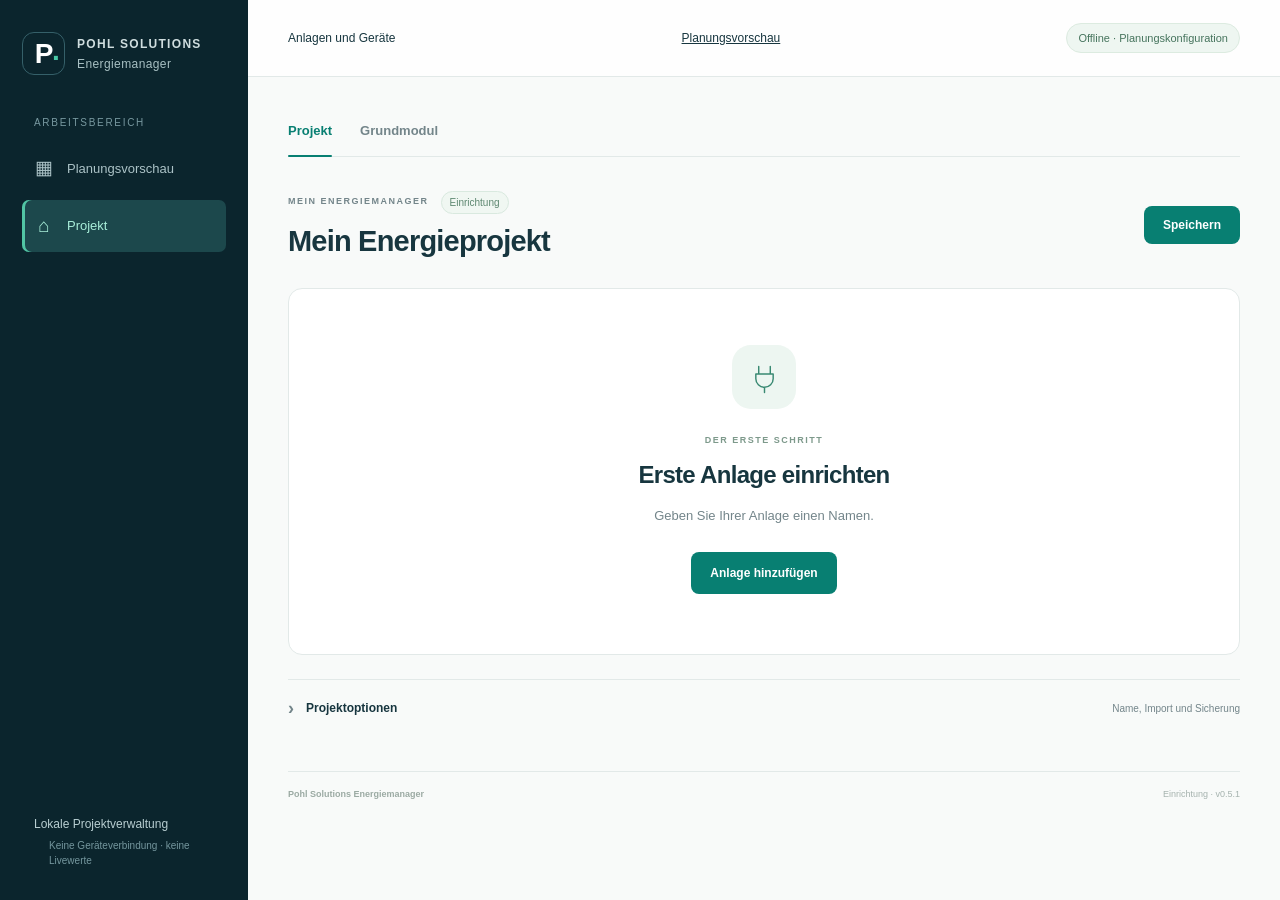
==== preview/project.html @ 5c510e70 "feat: guide project setup from plant to grid connection" ====
<!doctype html>
<html lang="de">
<head><meta charset="utf-8"><meta name="viewport" content="width=device-width,initial-scale=1"><title>Projekt · Pohl Solutions Energiemanager</title><link rel="stylesheet" href="styles.css"><link rel="stylesheet" href="project.css"><script defer src="project-examples.js"></script><script defer src="project-model.js"></script><script defer src="project-actions.js"></script><script defer src="project-ui.js"></script></head>
<body>
  <aside class="sidebar"><a class="brand" href="index.html"><span class="brandmark">P<span>·</span></span><span>POHL SOLUTIONS<small>Energiemanager</small></span></a><p class="nav-label project-nav-label">ARBEITSBEREICH</p><nav aria-label="Hauptnavigation"><a href="index.html"><span>▦</span>Planungsvorschau</a><a class="active" href="project.html" aria-current="page"><span>⌂</span>Projekt</a></nav><div class="sidebar-bottom">Lokale Projektverwaltung<small>Keine Geräteverbindung · keine Livewerte</small></div></aside>
  <div class="workspace"><header class="topbar"><span>Anlagen und Geräte</span><a class="project-back-link" href="index.html">Planungsvorschau</a><span class="safe-badge">Offline · Planungskonfiguration</span></header>
    <main>
      <div class="project-section-tabs" role="tablist" aria-label="Energiemanager-Bereich"><button id="section-tab-project" role="tab" aria-selected="true" aria-controls="project-panel" tabindex="0">Projekt</button><button id="section-tab-system" role="tab" aria-selected="false" aria-controls="system-panel" tabindex="-1">Grundmodul</button></div>
      <section id="project-panel" role="tabpanel" aria-labelledby="section-tab-project">
        <header class="project-heading-row"><div><div class="project-title-meta"><span class="project-kicker">MEIN ENERGIEMANAGER</span><span id="project-mode-note" class="project-mode-badge">Einrichtung</span></div><h1 id="project-heading">Mein Energieprojekt</h1></div><button id="project-save" class="button primary">Speichern</button></header>
        <p id="project-message" role="status" aria-live="polite"></p><div id="project-error" class="alert error" role="alert" hidden></div>
        <section id="project-candidate" class="project-candidate" aria-labelledby="candidate-heading" hidden><span class="project-kicker">VORSCHAU</span><h2 id="candidate-heading">Änderungen übernehmen?</h2><p id="candidate-summary"></p><div id="candidate-warnings"></div><div class="project-toolbar"><button id="project-apply" class="button primary">Übernehmen</button><button id="project-discard" class="button secondary">Verwerfen</button></div></section>
        <section id="project-empty" class="project-empty" aria-labelledby="empty-heading"><div class="empty-symbol" aria-hidden="true"><svg viewBox="0 0 64 64" fill="none"><path d="M22 13v13m20-13v13M17 26h30v8a15 15 0 0 1-30 0v-8Zm15 23v9" stroke="currentColor" stroke-width="2.5" stroke-linecap="round" stroke-linejoin="round"/></svg></div><p class="project-kicker">DER ERSTE SCHRITT</p><h2 id="empty-heading">Projekt einrichten</h2><p id="project-empty-copy">Legen Sie Ihren Anschluss an. Danach ergänzen Sie Geräte und Messstellen Schritt für Schritt.</p><button id="project-start-add" class="button primary">Netzanschluss hinzufügen <span aria-hidden="true">→</span></button></section>
        <section id="project-add-panel" class="panel project-add" aria-labelledby="project-add-heading" hidden><div class="project-panel-heading"><div><span class="project-kicker">PROJEKT ERWEITERN</span><h2 id="project-add-heading">Netzanschluss hinzufügen</h2></div><button id="project-add-cancel" class="project-text-button" type="button">Schließen</button></div><form id="project-add-form"><div class="project-add-grid"><label id="add-action-field">Was möchten Sie hinzufügen?<select id="add-action"><option id="add-plant-option" value="plant" hidden disabled>Anlage</option><option value="grid">Netzanschluss</option><option value="area">Bereich</option><option value="connection">Verbindung</option><option value="device">Gerät</option></select></label><label>Name<input id="add-name" maxlength="160" required placeholder="Zum Beispiel Hauptanschluss" autocomplete="off"></label><label id="add-plant-field" hidden>Anlage<select id="add-plant"></select></label><label data-add="area">Netzanschluss<select id="add-grid"></select></label><label data-add="device">Bereich<select id="add-area"></select></label><label data-add="device">Elektrischer Anschluss<select id="add-node"></select></label><label data-add="device">Geräteart<select id="add-device-kind"><option value="hybrid_inverter">Hybrid-Wechselrichter</option><option value="storage_inverter">Speicher-Wechselrichter</option><option value="pv_inverter">PV-Wechselrichter</option><option value="battery">Batterie</option><option value="meter">Messgerät</option><option value="gateway">Gateway</option><option value="heater">Heizstab</option><option value="ev_charger">Ladestation</option></select></label><label data-add="device">Verbindung (optional)<select id="add-device-connection"></select></label><label id="add-parent-field" data-add="device">Zugehöriger Wechselrichter<select id="add-parent"></select></label><label data-add="connection">Verbindungsart<select id="add-connection-kind"><option value="modbus_tcp">Modbus TCP</option><option value="modbus_tcp_rtu_gateway">Modbus TCP → RTU Gateway</option><option value="modbus_rtu_usb">RS485 / USB</option><option value="rtu_over_tcp">RTU über TCP</option><option value="solarman">Solarman</option><option value="mqtt">MQTT</option><option value="ha">Home Assistant</option></select></label><label data-add="connection">IP / Hostname (optional)<input id="add-host" maxlength="512" placeholder="Zum Beispiel 192.0.2.10"></label><label data-add="connection">Port (optional)<input id="add-port" type="number" min="1" max="65535"></label><label data-add="connection">Serielle Schnittstelle (optional)<input id="add-serial" maxlength="512" placeholder="Zum Beispiel /dev/serial/by-id/…"></label></div>
          <details id="add-details" class="project-disclosure nested-disclosure" hidden>
            <summary>Optionale Angaben</summary>
            <div class="project-add-grid">
              <label>Ort<input id="add-location" maxlength="512"></label>
              <label>Beschreibung<input id="add-description" maxlength="2048"></label>
              <label id="add-fuse-field">Absicherung (A)<input id="add-fuse" type="number" min="0" step="any" inputmode="decimal"></label>
              <label id="add-phases-field">Phasen<select id="add-phases"><option value="">Nicht angegeben</option><option value="1">Einphasig</option><option value="3">Dreiphasig</option></select></label>
            </div>
          </details>
          <button class="button primary" type="submit">Hinzufügen</button></form></section>
        <section id="project-overview" hidden><div class="project-overview-bar"><div class="project-counts" id="project-counts" aria-label="Projektumfang"></div><button id="project-open-add" class="button secondary">+ Hinzufügen</button></div><div id="project-area-filter" class="project-area-filter" hidden><label for="project-area">Bereich</label><select id="project-area"><option value="">Alle Bereiche</option></select></div><section id="project-map" class="panel project-map"><div class="project-tabs" role="tablist" aria-label="Projektansicht"><button id="tab-electrical" role="tab" aria-selected="true" aria-controls="project-view" data-view="electrical">Aufbau</button><button id="tab-communication" role="tab" aria-selected="false" aria-controls="project-view" data-view="communication">Verbindungen</button><button id="tab-measurement" role="tab" aria-selected="false" aria-controls="project-view" data-view="measurement">Messungen</button></div><div id="project-view" role="tabpanel" aria-labelledby="tab-electrical"></div></section></section>
        <details id="project-warnings-section" class="project-disclosure" hidden><summary>Hinweise <span id="project-warnings-count"></span></summary><div id="project-warnings"></div></details>
        <details id="project-options" class="project-disclosure project-options"><summary>Projektoptionen<span class="summary-hint">Name, Import und Sicherung</span></summary><div class="project-options-content"><section class="project-option-group"><label for="project-name">Projektname</label><div class="project-inline"><input id="project-name" type="text" maxlength="160"><button id="project-rename" class="button secondary">Ändern</button></div></section><section class="project-option-group"><h2>Import und Sicherung</h2><div class="project-toolbar"><button id="project-import" class="button secondary">JSON importieren</button><input id="project-file" type="file" accept=".json,application/json" hidden><button id="project-export" class="button secondary">JSON exportieren</button><button id="project-reload" class="button secondary">Gespeicherten Stand laden</button></div><p id="project-storage-note" class="project-muted">Das Projekt wird in diesem Browser gespeichert.</p></section><details id="project-object-options" class="project-disclosure nested-disclosure" hidden><summary>Objekt umbenennen</summary><div class="project-rename-row"><label>Objekt<select id="project-object"></select></label><label>Name<input id="project-object-name" type="text" maxlength="160"></label><button id="project-object-rename" class="button secondary">Ändern</button></div></details><details id="project-template-options" class="project-disclosure nested-disclosure"><summary>Beispielvorlagen</summary><div class="project-toolbar"><button id="project-new" class="button secondary">Einfache Vorlage ansehen</button><button id="project-reference" class="button secondary">Referenzbeispiel ansehen</button></div><p class="project-muted">Eine Vorlage wird erst nach Ihrer Übernahme verwendet.</p></details><details id="project-json-options" class="project-disclosure nested-disclosure"><summary>Erweiterte Konfiguration</summary><p class="project-muted">JSON bearbeiten und Änderungen vor der Übernahme prüfen. Maximal 2 MiB.</p><label class="sr-only" for="project-json">Projekt als JSON</label><textarea id="project-json" spellcheck="false" rows="16"></textarea><div class="project-toolbar"><button id="project-validate" class="button secondary">Änderungen prüfen</button><button id="project-reset-editor" class="project-text-button">Zurücksetzen</button></div></details></div></details>
      </section>
      <section id="system-panel" role="tabpanel" aria-labelledby="section-tab-system" hidden>
        <div class="page-heading"><div><p class="eyebrow">BASIS UND VERFÜGBARE MODULE</p><h1>Grundmodul</h1></div><button id="system-refresh" class="button secondary">Aktualisieren</button></div>
        <div class="notice"><span class="notice-icon">i</span><p id="system-mode-note">Der Systemstatus wird in Home Assistant aus der installierten Integration abgerufen. In dieser Offline-Vorschau besteht keine Verbindung zum Backend.</p></div>
        <p id="system-message" class="project-muted" role="status" aria-live="polite">Noch kein Systemstatus geladen.</p><div id="system-error" class="alert error" role="alert" hidden></div>
        <div id="system-details" hidden><div class="system-status-grid"><article class="panel system-status-card"><span>Version</span><strong id="system-version">—</strong></article><article class="panel system-status-card"><span>Projektablage</span><strong id="system-database">—</strong><small id="system-schema"></small></article><article class="panel system-status-card"><span>Gespeichertes Projekt</span><strong id="system-persisted">—</strong></article></div><div id="system-migration" class="notice" hidden></div><section class="panel project-details system-module-panel"><h2>Module</h2><div id="system-modules"></div></section><p class="project-muted" id="system-planning-note"></p></div>
        <button id="system-open-project" class="button primary">Zum Projekt</button>
      </section>
      <footer><strong>Pohl Solutions Energiemanager</strong><span>Einrichtung · v0.5.1</span></footer>
    </main>
  </div>
</body></html>
---- preview/styles.css ----
:root{--navy:#102e36;--navy-deep:#0b252d;--teal:#087f72;--teal-light:#e5f4ee;--blue:#648bd2;--orange:#d99a48;--ink:#17363f;--muted:#73858a;--line:#e2e9e8;--bg:#f5f8f7;--white:#fff;--shadow:0 5px 20px #123e3b04}*{box-sizing:border-box}body{margin:0;background:var(--bg);color:var(--ink);font:14px/1.5 "Segoe UI",Arial,sans-serif}button,input,select{font:inherit}button,a,input,select{outline-offset:4px}a{color:inherit}button{cursor:pointer}.sidebar{position:fixed;inset:0 auto 0 0;width:248px;background:var(--navy-deep);color:#d0dedf;padding:32px 22px;display:flex;flex-direction:column;z-index:5}.brand{display:flex;align-items:center;text-decoration:none;gap:12px;font-size:12px;letter-spacing:1.3px;font-weight:700;white-space:nowrap}.brand small{display:block;color:#a8c0c3;font-weight:400;letter-spacing:.4px;font-size:12px;margin-top:2px}.brandmark{width:43px;height:43px;border:1px solid #356069;border-radius:12px;display:grid;place-items:center;color:#fff;font-size:28px;letter-spacing:-7px;padding-right:6px}.brandmark span{color:#48c8a6;display:inline;position:absolute;transform:translate(12px,4px)}.site-selector{display:flex;align-items:center;gap:10px;background:#14353e;border:1px solid #24444c;padding:13px 10px;border-radius:9px;margin:36px 0 24px;font-size:12px;font-weight:600}.site-selector small{font-weight:400;color:#91b0b5;display:block;font-size:11px;margin-top:2px}.site-icon{font-size:21px;color:#8cd8bf}.site-dot{width:6px;height:6px;background:#5ed3aa;border-radius:50%;margin-left:auto}.nav-label{font-size:10px;letter-spacing:1.7px;color:#7899a0;padding:0 12px;margin:4px 0 12px}.sidebar nav{display:grid;gap:5px}.sidebar nav a{display:flex;align-items:center;gap:13px;text-decoration:none;padding:12px;border-radius:7px;font-size:13px;color:#acc3c7;transition:background .15s}.sidebar nav a>span{font-size:19px;width:20px;text-align:center}.sidebar nav a.active{background:#1c484c;color:#a9efda;box-shadow:inset 3px 0 #51c5a4}.sidebar nav a:hover{background:#173c44;color:#fff}.sidebar-bottom{margin-top:auto;font-size:12px;padding:28px 12px 0;color:#b8ced1}.state-dot{display:inline-block;width:7px;height:7px;background:#69c2a6;border-radius:50%;margin-right:7px}.sidebar-bottom small{display:block;color:#75979e;margin:5px 0 0 15px;font-size:10px}.sidebar-rule{height:1px;background:#29464d;margin:25px 0 20px}.sidebar-bottom p{font-size:13px;color:#85a5ab;line-height:1.8;margin:0}.workspace{margin-left:248px}.topbar{height:77px;border-bottom:1px solid var(--line);background:#ffffffcf;display:flex;justify-content:space-between;align-items:center;padding:0 40px;font-size:12px}.breadcrumb{color:var(--muted)}.breadcrumb-sep{padding:0 16px;color:#b9c6c7}.topbar-right{display:flex;gap:20px;align-items:center}.safe-badge{font-size:11px;background:#eef6f1;border:1px solid #dcebe0;padding:6px 11px;border-radius:20px;color:#46745d}.avatar{display:grid;place-items:center;width:32px;height:32px;border:1px solid #dae4e0;border-radius:50%;font-size:10px;font-weight:700;background:#f1f5f3;color:#537367}main{max-width:1720px;margin:auto;padding:34px 40px 0}.page-heading{display:flex;align-items:center;justify-content:space-between;gap:20px;margin-bottom:24px}.eyebrow{font-size:10px;letter-spacing:1.5px;font-weight:650;color:var(--teal);margin:0 0 6px}h1{font-size:29px;letter-spacing:-.9px;line-height:1.25;font-weight:650;margin:0 0 9px}h2{font-size:17px;font-weight:650;letter-spacing:-.35px;margin:0}h3{font-size:23px;line-height:1.35;letter-spacing:-.5px}.subheading{margin:0;color:var(--muted);font-size:13px}.heading-actions{display:flex;align-items:center;gap:10px;flex-wrap:wrap}.source-badge{background:#fff5e5;border:1px solid #f2dfbb;color:#9b7337;border-radius:5px;padding:5px 8px;letter-spacing:.9px;font-size:9px;font-weight:700}.source-badge.imported{background:var(--teal-light);border-color:#c6e3d8;color:var(--teal)}.button{border-radius:6px;padding:9px 14px;font-size:12px;font-weight:600;border:1px solid transparent;white-space:nowrap;transition:background .2s}.button.secondary{background:white;color:#45616a;border-color:#d9e4e2;box-shadow:0 1px 2px #0c282606}.button.secondary:hover{background:#edf5f1}.button.primary{background:var(--teal);color:white}.button.primary:hover{background:#06685e}.notice{display:flex;align-items:flex-start;gap:11px;background:#edf3f1;border:1px solid #dfe9e5;border-radius:7px;padding:11px 14px;color:#627b75;margin-bottom:22px;font-size:11px}.notice p{margin:0}.notice strong{font-weight:600}.notice-icon{display:inline-grid;place-items:center;flex:none;border:1px solid #95b7a8;border-radius:50%;font-size:10px;width:15px;height:15px;margin-top:1px}.stat-grid{display:grid;grid-template-columns:repeat(4,minmax(0,1fr));gap:17px;margin-bottom:22px}.stat-card{background:var(--white);border:1px solid var(--line);border-radius:10px;padding:18px 19px 15px;min-height:166px;box-shadow:var(--shadow)}.stat-top{display:flex;justify-content:space-between;align-items:center;color:#698087;font-size:12px}.stat-icon{display:grid;place-items:center;width:30px;height:30px;border-radius:8px;font-size:19px}.teal{background:#e7f4ec;color:#218c6d}.blue{background:#ecf0fa;color:#698cc3}.navy{background:#eef2f3;color:#52717b}.light{background:#2c655d;color:#c1eee0}.stat-value{font-size:32px;font-weight:650;letter-spacing:-1.1px;line-height:1.2;margin:12px 0 17px;font-variant-numeric:tabular-nums}.stat-value small{font-size:14px;font-weight:400;letter-spacing:0;color:#8b9c9f;margin-left:6px}.stat-footer{display:flex;align-items:center;gap:6px;color:#839499;font-size:10px;justify-content:flex-start}.stat-footer span:last-child:not(:first-child){margin-left:0}.soc-track{height:4px;background:#edf1f5;border-radius:4px;margin-top:-8px;margin-bottom:10px}.soc-track span{display:block;height:100%;width:50%;background:#7398d3;border-radius:4px}.tiny-dot{width:5px;height:5px;border-radius:50%;flex:none}.teal-dot{background:#52ad8e}.navy-dot{background:#6b8794}.accent-stat{background:#164e47;border-color:#164e47;color:#fff}.accent-stat .stat-top{color:#c5ded6}.accent-stat .stat-value small{color:#b5d1c6}.accent-stat .stat-footer{color:#aacbc0}.overview-layout{display:grid;grid-template-columns:minmax(0,2.3fr) minmax(265px,1fr);gap:22px;margin-bottom:22px}.panel{border:1px solid var(--line);border-radius:10px;background:white;box-shadow:var(--shadow)}.panel-heading{display:flex;justify-content:space-between;align-items:center;gap:12px;padding:22px 24px 0}.panel-heading .eyebrow{font-size:9px;letter-spacing:1.25px}.chart-date{font-size:11px;color:#7a8d92;background:#f6f8f7;padding:5px 8px;border-radius:4px;white-space:nowrap}.chart-legend{display:flex;gap:17px;flex-wrap:wrap;padding:18px 24px 0;font-size:10px;color:#7a8f93}.chart-legend>span{display:flex;align-items:center;gap:6px}.legend-line{width:14px;height:3px;display:inline-block;border-radius:2px}.pv-line{background:#43a88a}.load-line{background:#385b69}.battery-line{background:#7b9bd5}.price-line{background:#d8a253}.chart-container{padding:3px 13px 0}.chart-container svg{display:block;width:100%;height:auto;min-height:200px}.chart-note{font-size:10px;color:#8b9b9d;margin:0;padding:0 24px 20px}.decision-panel .panel-heading{padding:22px 22px 0}.small-icon{font-size:21px;color:#77948b}.decision-symbol{width:44px;height:44px;margin:24px 22px 12px;background:#edf6f0;border:1px solid #dbece3;border-radius:12px;display:grid;place-items:center;font-size:26px;color:#328a70}.decision-tag{font-size:9px;letter-spacing:1.1px;color:#74948b;padding:0 22px;font-weight:650}.decision-panel h3{font-size:21px;margin:6px 22px 9px}.decision-panel>p{font-size:12px;color:#789087;margin:0 22px 20px;line-height:1.7}.decision-details{border-top:1px solid #e8efeb;margin:0 22px;padding:13px 0}.decision-details>div{display:flex;justify-content:space-between;gap:12px;font-size:10px;margin:8px 0;color:#81968c}.decision-details strong{font-weight:550;color:#4c6a5e;max-width:60%;text-align:right}.text-link{display:flex;justify-content:space-between;border-top:1px solid #e8efeb;padding:14px 0;margin:0 22px;color:#2d7b63;font-size:11px;font-weight:600;text-decoration:none}.flow-panel{display:flex;align-items:center;justify-content:space-between;padding:23px 26px;gap:30px}.flow-panel>div:first-child{max-width:330px}.flow-panel h2{font-size:16px}.flow-panel p:not(.eyebrow){font-size:11px;color:#82958d;margin:7px 0 0}.flow-chain{display:flex;align-items:center;gap:22px;flex:1;justify-content:flex-end}.flow-chain>span{text-align:center;font-size:24px;color:#3e9278}.flow-chain b{display:block;font-size:11px;color:#48675b;margin-top:3px}.flow-chain small{display:block;font-size:9px;color:#8a9c93;margin-top:2px}.flow-chain i{font-style:normal;color:#a4bcb1;font-size:20px}footer{display:flex;justify-content:space-between;border-top:1px solid var(--line);margin-top:30px;padding:17px 0 20px;color:#94a39e;font-size:10px}footer span{color:#a5b2ae}.assumptions-panel{padding:20px 24px;margin-bottom:20px}.assumptions-panel ul{font-size:12px;color:#6d827d;padding-left:18px;margin-bottom:0}.table-panel{overflow:hidden}.table-scroll{overflow:auto;max-height:650px}table{border-collapse:collapse;width:100%;font-size:11px;text-align:left}th{background:#eef4f1;position:sticky;top:0;color:#527365;font-weight:650;white-space:nowrap;padding:13px 15px;z-index:1}td{border-top:1px solid #edf1ef;padding:11px 15px;font-variant-numeric:tabular-nums;white-space:nowrap}td:last-child{white-space:normal;min-width:190px;color:#7b8f85}tbody tr:nth-child(even){background:#fbfcfb}.charge-text{color:#168568}.discharge-text{color:#547ab5}.device-grid{display:grid;grid-template-columns:repeat(3,minmax(0,1fr));gap:18px;margin-bottom:22px}.device-card{padding:23px}.device-card .device-kind{font-size:10px;color:#82988f;margin:12px 0 4px}.device-card h2{font-size:18px}.device-card p{font-size:12px;color:#7c9188}.device-card .device-meta{padding-top:12px;border-top:1px solid var(--line);font-size:10px;color:#6c8779}.not-connected{display:inline-block;font-size:9px;background:#f2f5f3;color:#8ca095;padding:3px 7px;border-radius:4px}.cost-layout{display:grid;grid-template-columns:minmax(0,1.5fr) minmax(300px,1fr);gap:22px}.form-panel{padding:25px}.form-intro{font-size:12px;color:#7c9188;margin-bottom:24px}.form-grid{display:grid;grid-template-columns:repeat(2,minmax(0,1fr));gap:19px 20px}.form-grid label{display:flex;flex-direction:column;gap:7px;color:#536f61;font-size:11px;font-weight:600}.form-grid input,.form-grid select{width:100%;background:#fcfdfc;border:1px solid #d8e4dd;border-radius:5px;padding:10px 11px;color:var(--ink);font-size:13px;font-weight:400}.form-grid input:focus,.form-grid select:focus{outline:2px solid #b2dfcc;border-color:#64b197}.form-grid label small{font-size:10px;font-weight:400;color:#8d9d94}.form-footnote{font-size:10px;line-height:1.7;color:#8a9d91;border-top:1px solid var(--line);padding-top:15px;margin-top:24px}.cost-results{display:flex;flex-direction:column;gap:20px}.cost-result-main{padding:26px;background:#eff7f2;border-color:#d9eade}.cost-number{font-size:52px;letter-spacing:-2px;font-weight:650;color:#217252;margin:16px 0 6px;line-height:1.15}.cost-number small{font-size:16px;letter-spacing:0;font-weight:400;margin-left:9px}.cost-result-main>p:not(.eyebrow):not(.cost-number){font-size:12px;color:#789181;max-width:280px}.cost-breakdown{border-top:1px solid #d9e8dd;margin-top:24px;padding-top:10px}.cost-breakdown>div{display:flex;justify-content:space-between;gap:15px;margin:14px 0;font-size:11px;color:#749280}.cost-breakdown strong{font-weight:600;color:#3e7055;text-align:right}.explain-panel{padding:25px}.explain-panel p{font-size:12px;color:#7a9184;line-height:1.8}.explain-panel .button{margin:8px 0}.wear-result{border-top:1px solid var(--line);padding-top:15px}.settings-grid{display:grid;grid-template-columns:repeat(2,minmax(0,1fr));gap:22px}.alert.error{border:1px solid #efcfc4;background:#fff2ed;color:#9b4c35;border-radius:6px;padding:12px 15px;margin-bottom:20px;font-size:12px}.form-panel .alert{margin-top:18px;margin-bottom:0}.sr-only{position:absolute;width:1px;height:1px;padding:0;margin:-1px;overflow:hidden;clip:rect(0,0,0,0);white-space:nowrap;border:0}[hidden]{display:none!important}@media(min-width:1600px){main{padding-top:42px}.stat-card{min-height:180px}.chart-container{padding-top:12px}.overview-layout{grid-template-columns:minmax(0,2.5fr) minmax(300px,1fr)}}@media(max-width:1200px){.sidebar{width:215px;padding:28px 15px}.workspace{margin-left:215px}.brand{font-size:10px;gap:9px}.brandmark{width:36px;height:39px}.topbar{padding:0 26px}main{padding:28px 26px 0}.stat-grid{gap:12px}.stat-card{padding:16px 14px}.stat-value{font-size:29px}.stat-footer{font-size:9px}.overview-layout{grid-template-columns:minmax(0,1.8fr) minmax(240px,1fr);gap:17px}.flow-panel{align-items:flex-start;flex-direction:column;gap:20px}.flow-panel>div:first-child{max-width:100%}.flow-chain{width:100%;justify-content:space-around}.device-grid{grid-template-columns:repeat(2,minmax(0,1fr))}.cost-layout{grid-template-columns:1.3fr 1fr}}@media(max-width:920px){.sidebar{width:74px;padding:25px 11px}.brand{justify-content:center}.brand>span:not(.brandmark),.site-selector,.nav-label,.sidebar-bottom{display:none}.sidebar nav{margin-top:35px}.sidebar nav a{font-size:0;padding:13px;justify-content:center}.sidebar nav a>span{font-size:21px}.workspace{margin-left:74px}.stat-grid{grid-template-columns:repeat(2,minmax(0,1fr))}.overview-layout{grid-template-columns:1fr}.decision-panel{display:none}.cost-layout{grid-template-columns:1fr}.topbar-right{gap:10px}.safe-badge{font-size:9px}.page-heading{align-items:flex-start}.heading-actions{justify-content:flex-end}.settings-grid{grid-template-columns:1fr}}@media(max-width:600px){main{padding:24px 15px 0}.topbar{height:64px;padding:0 15px}.topbar>div:first-child{font-size:10px}.breadcrumb-sep{padding:0 7px}.avatar{display:none}.safe-badge{font-size:8px;padding:5px 7px}.page-heading{flex-direction:column;gap:14px}.heading-actions{justify-content:flex-start}h1{font-size:25px}.subheading{font-size:12px}.stat-grid{gap:10px}.stat-card{padding:13px 11px;min-height:152px}.stat-top{font-size:11px}.stat-icon{width:25px;height:25px;font-size:16px}.stat-value{font-size:28px}.stat-footer{font-size:8px;flex-wrap:wrap}.panel-heading{padding:18px 16px 0}.panel-heading h2{font-size:15px}.chart-legend{padding:15px 16px 0;gap:10px;font-size:9px}.chart-date{font-size:9px}.chart-note{padding:0 16px 17px;font-size:9px}.flow-panel{padding:20px}.flow-chain{gap:7px}.flow-chain>span{font-size:21px}.flow-chain b{font-size:9px}.flow-chain small{font-size:8px}.device-grid{grid-template-columns:1fr}.form-grid{grid-template-columns:1fr}.form-panel,.explain-panel{padding:20px}footer{font-size:9px;gap:10px}.notice{font-size:10px}.chart-container{padding-left:0;padding-right:0}}

/* Keep chart labels legible on narrow screens; the chart scrolls inside its panel. */
@media(max-width:600px){.chart-container{overflow-x:auto;max-width:100%;padding-bottom:8px}.chart-container svg{min-width:620px;min-height:0}.chart-note::after{content:' Auf kleinen Bildschirmen lässt sich das Diagramm seitlich verschieben.'}}
.chart-panel{min-width:0}.chart-container{min-width:0}

/* Independent electricity price sources, local configuration only. */
.price-source-grid{display:grid;grid-template-columns:repeat(2,minmax(0,1fr));gap:22px;margin-bottom:20px}.price-source-card{min-width:0}.price-card-title{display:flex;align-items:center;gap:13px;margin-bottom:23px}.price-card-title .eyebrow{font-size:9px;margin-bottom:2px}.price-card-title .stat-icon{height:39px;width:39px}.price-source-card .full-width{grid-column:1/-1}.price-source-card input[type=url],.price-source-card input[type=text]{font-size:12px}.price-source-card select:disabled{color:#708b7c;background:#f0f5f1}.price-source-help{font-size:11px;color:#7a9184;line-height:1.8;margin:22px 0 13px}.price-source-summary{font-size:11px;background:#edf6f0;border:1px solid #dcebe1;border-radius:5px;padding:12px;color:#41785b}.price-actions{display:flex;align-items:center;gap:11px;flex-wrap:wrap;margin-bottom:24px}.price-actions [role=status]{font-size:11px;color:#7e9588;flex-basis:100%;margin-top:3px}.price-explanation-grid{display:grid;grid-template-columns:repeat(2,minmax(0,1fr));gap:28px}.price-explanation h3{font-size:14px;letter-spacing:0;margin:18px 0 5px}.price-explanation p{margin-top:5px}.price-explanation .formula{background:#f4f8f5;padding:15px;border:1px solid #e3ece6;border-radius:6px;margin-top:20px}.price-source-card label small{overflow-wrap:anywhere}@media(max-width:1100px){.price-source-grid{grid-template-columns:1fr}}@media(max-width:600px){.price-explanation-grid{grid-template-columns:1fr;gap:0}.price-actions .button{white-space:normal;text-align:left}.price-source-card input,.price-source-card select{min-width:0}}
---- preview/project.css ----
/* One next step. Additional tools appear only when needed. */
:root{--project-radius:14px}body{background:#f8faf9}main{max-width:1120px;padding-top:32px;padding-bottom:24px}.project-nav-label{margin-top:40px}
.project-section-tabs{display:flex;gap:28px;border-bottom:1px solid var(--line);margin-bottom:34px}.project-section-tabs button{position:relative;padding:12px 0 15px;border:0;background:transparent;color:var(--muted);font-size:13px;font-weight:600;cursor:pointer}.project-section-tabs button[aria-selected=true]{color:var(--teal)}.project-section-tabs button[aria-selected=true]::after{content:"";position:absolute;bottom:-1px;left:0;right:0;height:2px;border-radius:2px;background:var(--teal)}
.project-heading-row{display:flex;align-items:center;justify-content:space-between;gap:20px;margin-bottom:8px}.project-title-meta{display:flex;align-items:center;gap:12px;margin-bottom:9px}.project-kicker{display:block;font-size:9px;font-weight:650;letter-spacing:1.5px;color:var(--muted)}.project-title-meta .project-kicker{display:inline}.project-mode-badge{border:1px solid #d9e9df;background:#f0f7f2;color:#5d8770;font-size:10px;padding:3px 8px;border-radius:20px}.project-heading-row h1{font-size:29px;line-height:1.3;letter-spacing:-.8px;overflow-wrap:anywhere;margin:0;font-weight:600}.project-heading-row>.button{flex:none;padding:9px 18px;border-radius:8px}#project-message{font-size:11px;color:var(--muted);min-height:17px;margin:8px 0 16px}#project-message:empty{margin:0;min-height:0}#project-error,#system-error{overflow-wrap:anywhere;margin-top:16px}
.project-empty{border:1px solid var(--line);border-radius:var(--project-radius);background:var(--white);text-align:center;padding:56px 24px 60px;margin-top:28px}.empty-symbol{display:grid;place-items:center;width:64px;height:64px;border-radius:19px;background:#edf6f1;color:#398972;margin:0 auto 25px}.empty-symbol svg{width:37px;height:37px}.project-empty .project-kicker{color:#7d998b;margin:0 0 9px}.project-empty h2{font-size:24px;letter-spacing:-.7px;font-weight:550;margin:0 0 11px}.project-empty>p:not(.project-kicker){max-width:400px;color:var(--muted);font-size:13px;line-height:1.8;margin:0 auto 25px}.project-empty .button{padding:11px 18px;border-radius:8px;font-size:12px}.project-empty .button span{margin-left:14px}
.project-panel-heading{display:flex;align-items:flex-start;justify-content:space-between;gap:16px;margin-bottom:24px}.project-panel-heading h2{font-size:20px;margin-top:5px;font-weight:550}.project-add{border-radius:var(--project-radius);padding:26px;margin:28px 0 26px;box-shadow:none}.project-add-grid{display:grid;grid-template-columns:repeat(2,minmax(0,1fr));gap:20px;margin-bottom:24px}.project-add-grid label,.project-rename-row label{display:grid;gap:8px;font-size:12px;color:var(--ink);font-weight:500;min-width:0}.project-add-grid input,.project-add-grid select,.project-inline input,.project-rename-row input,.project-rename-row select,.project-area-filter select{width:100%;min-width:0;border:1px solid var(--line);background:var(--white);color:var(--ink);border-radius:7px;padding:10px 11px;font:inherit;font-size:13px}.project-text-button{border:0;background:transparent;color:var(--muted);font:inherit;font-size:12px;cursor:pointer;padding:8px 0}.project-text-button:hover{color:var(--teal)}
.project-overview-bar{display:flex;justify-content:space-between;align-items:center;gap:20px;margin:27px 0 17px}.project-counts{display:flex;flex-wrap:wrap;gap:17px;color:var(--muted);font-size:12px}.project-counts article{display:flex;gap:5px;align-items:center;border:0;background:none;padding:0}.project-counts strong{color:var(--ink);font-size:12px;font-weight:600}.project-counts span{font-size:12px}.project-area-filter{display:flex;align-items:center;gap:12px;font-size:12px;color:var(--muted);margin-bottom:16px}.project-area-filter select{width:auto;max-width:100%}.project-map{border-radius:var(--project-radius);overflow:hidden;box-shadow:none;min-width:0}.project-tabs{display:flex;gap:22px;padding:0 24px;border-bottom:1px solid var(--line);flex-wrap:wrap;background:transparent}.project-tabs button{border:0;background:transparent;padding:17px 0;font-size:11px;color:var(--muted);position:relative;cursor:pointer}.project-tabs button[aria-selected=true]{color:var(--teal)}.project-tabs button[aria-selected=true]::after{content:"";height:2px;position:absolute;bottom:0;left:0;right:0;background:var(--teal)}#project-view{padding:24px;overflow-wrap:anywhere;min-height:130px}#project-view h2{font-size:15px;font-weight:600;margin:0 0 15px}#project-view h3{font-size:14px;margin:12px 0}.project-muted{font-size:11px;line-height:1.7;color:var(--muted);margin:8px 0}.project-tree{list-style:none;border-left:1px solid var(--line);padding-left:20px;margin:12px 0 0}.project-tree>li{margin:14px 0;padding-left:5px}.project-node-title{font-size:13px;font-weight:550}.project-row{border:1px solid var(--line);border-radius:8px;padding:14px 16px;margin:12px 0;background:var(--white);font-size:12px}.project-row strong{font-weight:600}.project-row p{font-size:11px;color:var(--muted);margin:6px 0}.project-chip{display:inline-block;margin:6px 6px 0 0;padding:2px 6px;font-size:9px;border-radius:4px;background:var(--bg);color:var(--muted)}.project-path{font-size:11px;line-height:1.9;overflow-wrap:anywhere;color:var(--muted);margin-top:8px}.project-path span+span::before{content:" ← ";color:#8ca599}
.project-disclosure{border:0;border-top:1px solid var(--line);margin:24px 0 0;padding:0}.project-disclosure>summary{display:flex;align-items:center;gap:12px;list-style:none;cursor:pointer;font-size:12px;font-weight:550;color:var(--ink);padding:19px 0}.project-disclosure>summary::-webkit-details-marker{display:none}.project-disclosure>summary::before{content:"›";font-size:18px;color:var(--muted);line-height:1;transition:transform .15s}.project-disclosure[open]>summary::before{transform:rotate(90deg)}.summary-hint{font-size:10px;font-weight:400;color:var(--muted);margin-left:auto}.project-options-content{padding:3px 0 10px}.project-option-group{margin:0 0 24px;max-width:100%}.project-option-group>label,.project-option-group h2{display:block;font-size:12px;font-weight:550;margin:0 0 9px}.project-inline{display:flex;gap:10px;max-width:560px}.project-inline input{flex:1}.project-toolbar{display:flex;flex-wrap:wrap;align-items:center;gap:9px;margin:12px 0}.project-toolbar .button{font-size:11px;padding:8px 11px}.nested-disclosure{margin:12px 0 0}.nested-disclosure>summary{padding:15px 0;font-size:11px}.project-rename-row{display:grid;grid-template-columns:1fr 1fr auto;gap:12px;align-items:end;padding:0 0 15px}.project-disclosure textarea{display:block;resize:vertical;width:100%;min-height:220px;max-height:650px;border:1px solid var(--line);border-radius:8px;background:var(--white);color:var(--ink);font:11px/1.7 Consolas,monospace;padding:14px;margin:12px 0}.project-disclosure ul,.project-candidate ul{font-size:11px;color:var(--muted);line-height:1.8;padding-left:20px;overflow-wrap:anywhere}.project-candidate{border:1px solid #a6d3bf;border-radius:var(--project-radius);background:#f3faf6;padding:24px;margin:22px 0}.project-candidate h2{font-size:19px;margin:7px 0 10px}.project-candidate p{font-size:12px;color:var(--muted)}
.system-status-grid{display:grid;grid-template-columns:repeat(3,minmax(0,1fr));gap:15px;margin:25px 0}.system-status-card{padding:22px;border-radius:12px;box-shadow:none;min-width:0}.system-status-card>span{display:block;font-size:11px;color:var(--muted)}.system-status-card>strong{display:block;font-size:21px;margin:13px 0 7px;overflow-wrap:anywhere;font-weight:550}.system-status-card>small{font-size:10px;color:var(--muted)}.system-module-panel{padding:23px;border-radius:12px;box-shadow:none;margin-bottom:20px}.system-module-panel>h2{font-size:15px;margin-bottom:10px}.system-module-row{border-top:1px solid var(--line);padding:17px 0 8px}.system-module-title{display:flex;justify-content:space-between;align-items:center;gap:12px}.system-module-title h3{font-size:13px;margin:0;font-weight:550;overflow-wrap:anywhere}.system-module-badge{font-size:9px;padding:3px 7px;border:1px solid var(--line);border-radius:5px;white-space:nowrap;color:var(--muted)}.system-module-ready{color:#467e62;background:#f1f7f3}.system-module-blocked{color:#99713d;background:#fff8ed}.system-module-failed{color:#ac5141;background:#fff3ef}.system-module-row ul{font-size:11px;color:var(--muted);padding-left:18px;line-height:1.7}.system-migration{font-size:11px;color:var(--muted);line-height:1.8;margin:0 0 20px}footer{font-size:9px;color:#9baaa3;margin-top:35px;padding-top:16px}button:disabled{opacity:.5;cursor:default}button:focus-visible,summary:focus-visible,input:focus-visible,select:focus-visible{outline:2px solid var(--teal);outline-offset:4px}
.ha-embedded .sidebar,.ha-embedded .project-back-link,.ha-embedded .topbar{display:none}.ha-embedded .workspace{margin-left:0}.ha-embedded{background:var(--bg);color:var(--ink)}.ha-embedded main{max-width:1080px;padding:30px 32px 24px}.ha-embedded .panel,.ha-embedded .project-empty,.ha-embedded .project-row{background:var(--white)}.ha-embedded .project-mode-badge,.ha-embedded .project-candidate{background:var(--white);border-color:var(--line)}.ha-embedded .project-mode-badge{color:var(--muted)}.ha-embedded .button.secondary{background:var(--white);border-color:var(--line);color:var(--ink)}.ha-embedded .system-module-badge{background:var(--white)}.ha-embedded .system-module-ready{color:var(--teal)}
@media(max-width:750px){.project-heading-row h1{font-size:24px}.project-heading-row{align-items:flex-start}.project-title-meta{gap:8px;flex-wrap:wrap}.project-kicker{font-size:8px}.project-empty{padding:42px 20px}.project-empty h2{font-size:22px}.project-empty>p:not(.project-kicker){font-size:12px}.project-add-grid{grid-template-columns:1fr}.project-rename-row{grid-template-columns:1fr}.system-status-grid{grid-template-columns:1fr;gap:10px}.system-status-card{padding:17px 20px}.system-status-card>strong{font-size:20px;margin:7px 0}.project-overview-bar{gap:12px}.project-counts{gap:10px}.summary-hint{font-size:9px}.project-add{padding:20px}.project-tabs{padding:0 18px;gap:20px}#project-view{padding:20px}.project-tree{padding-left:12px}}
@media(max-width:450px){.sidebar{display:none}.workspace{margin-left:0}.ha-embedded main,main{padding:20px 16px}.project-section-tabs{margin-bottom:27px;gap:26px}.project-heading-row{gap:12px}.project-heading-row h1{font-size:23px}.project-heading-row>.button{padding:8px 12px;font-size:11px;margin-top:4px}.project-title-meta .project-kicker{display:none}.project-empty{margin-top:24px;padding:36px 20px 40px}.empty-symbol{width:56px;height:56px;margin-bottom:22px}.project-empty h2{font-size:21px}.project-empty .button{white-space:normal}.project-inline{flex-wrap:wrap}.project-inline input{flex-basis:100%}.summary-hint{display:none}.project-toolbar .button{white-space:normal}.system-module-title{align-items:flex-start;flex-wrap:wrap}footer{gap:14px;font-size:8px}.project-overview-bar>.button{font-size:10px;padding:8px}.project-counts strong,.project-counts span{font-size:10px}}
[hidden]{display:none!important}@media(prefers-reduced-motion:reduce){*{scroll-behavior:auto!important;transition:none!important}}
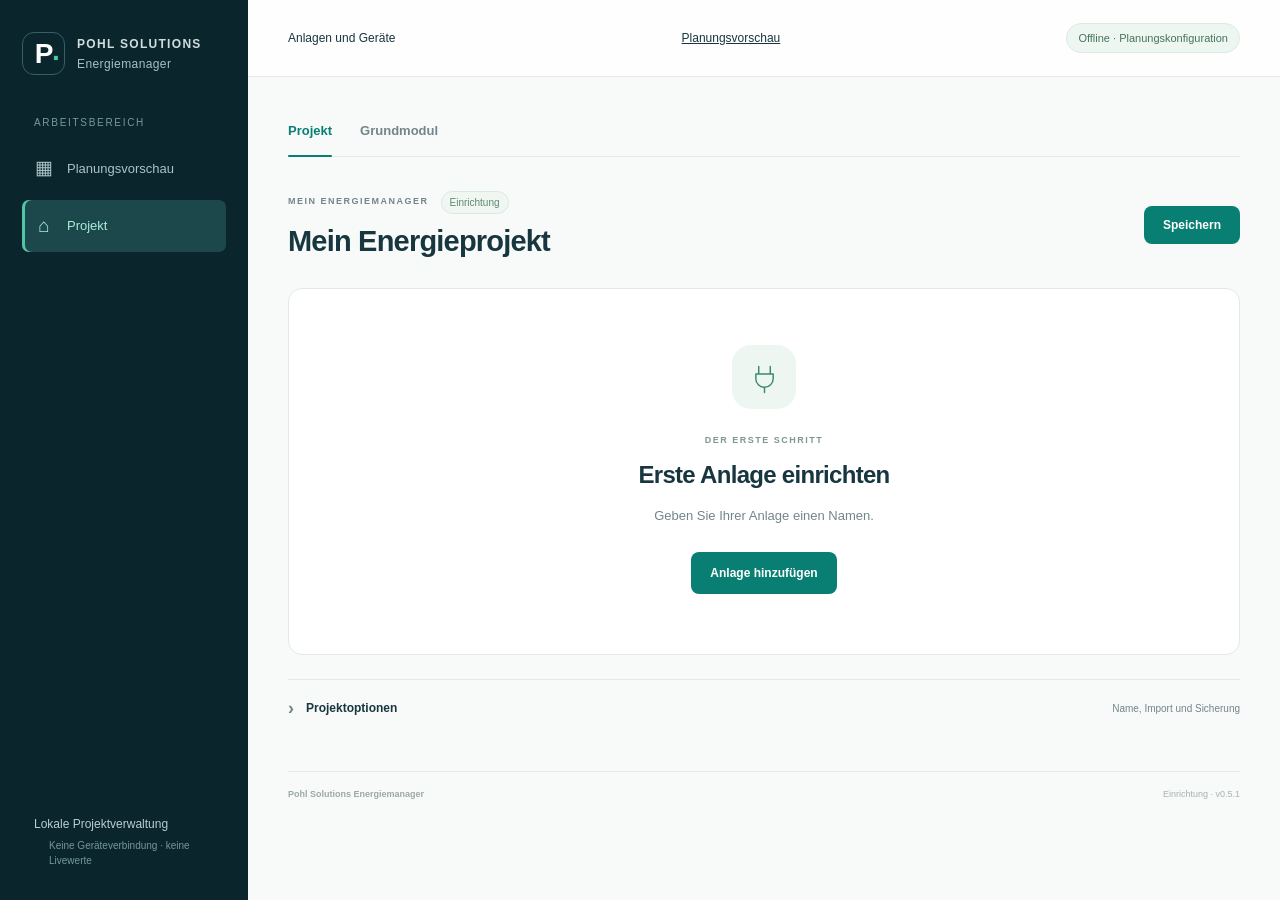
==== commit 4120a1e8: "feat: confirm project migration in Home Assistant" ====
--- a/preview/project.html
+++ b/preview/project.html
@@ -9,7 +9,7 @@
       <section id="project-panel" role="tabpanel" aria-labelledby="section-tab-project">
         <header class="project-heading-row"><div><div class="project-title-meta"><span class="project-kicker">MEIN ENERGIEMANAGER</span><span id="project-mode-note" class="project-mode-badge">Einrichtung</span></div><h1 id="project-heading">Mein Energieprojekt</h1></div><button id="project-save" class="button primary">Speichern</button></header>
         <p id="project-message" role="status" aria-live="polite"></p><div id="project-error" class="alert error" role="alert" hidden></div>
-        <section id="project-candidate" class="project-candidate" aria-labelledby="candidate-heading" hidden><span class="project-kicker">VORSCHAU</span><h2 id="candidate-heading">Änderungen übernehmen?</h2><p id="candidate-summary"></p><div id="candidate-warnings"></div><div class="project-toolbar"><button id="project-apply" class="button primary">Übernehmen</button><button id="project-discard" class="button secondary">Verwerfen</button></div></section>
+        <section id="project-candidate" class="project-candidate" aria-labelledby="candidate-heading" hidden><span class="project-kicker">VORSCHAU</span><h2 id="candidate-heading">Änderungen übernehmen?</h2><p id="candidate-summary"></p><p id="candidate-migration-note" hidden>Home Assistant speichert die neue Anlagenstruktur und behält den bisherigen Projektstand als Sicherung.</p><div id="candidate-warnings"></div><div class="project-toolbar"><button id="project-apply" class="button primary">Übernehmen</button><button id="project-discard" class="button secondary">Verwerfen</button></div></section>
         <section id="project-empty" class="project-empty" aria-labelledby="empty-heading"><div class="empty-symbol" aria-hidden="true"><svg viewBox="0 0 64 64" fill="none"><path d="M22 13v13m20-13v13M17 26h30v8a15 15 0 0 1-30 0v-8Zm15 23v9" stroke="currentColor" stroke-width="2.5" stroke-linecap="round" stroke-linejoin="round"/></svg></div><p class="project-kicker">DER ERSTE SCHRITT</p><h2 id="empty-heading">Projekt einrichten</h2><p id="project-empty-copy">Legen Sie Ihren Anschluss an. Danach ergänzen Sie Geräte und Messstellen Schritt für Schritt.</p><button id="project-start-add" class="button primary">Netzanschluss hinzufügen <span aria-hidden="true">→</span></button></section>
         <section id="project-add-panel" class="panel project-add" aria-labelledby="project-add-heading" hidden><div class="project-panel-heading"><div><span class="project-kicker">PROJEKT ERWEITERN</span><h2 id="project-add-heading">Netzanschluss hinzufügen</h2></div><button id="project-add-cancel" class="project-text-button" type="button">Schließen</button></div><form id="project-add-form"><div class="project-add-grid"><label id="add-action-field">Was möchten Sie hinzufügen?<select id="add-action"><option id="add-plant-option" value="plant" hidden disabled>Anlage</option><option value="grid">Netzanschluss</option><option value="area">Bereich</option><option value="connection">Verbindung</option><option value="device">Gerät</option></select></label><label>Name<input id="add-name" maxlength="160" required placeholder="Zum Beispiel Hauptanschluss" autocomplete="off"></label><label id="add-plant-field" hidden>Anlage<select id="add-plant"></select></label><label data-add="area">Netzanschluss<select id="add-grid"></select></label><label data-add="device">Bereich<select id="add-area"></select></label><label data-add="device">Elektrischer Anschluss<select id="add-node"></select></label><label data-add="device">Geräteart<select id="add-device-kind"><option value="hybrid_inverter">Hybrid-Wechselrichter</option><option value="storage_inverter">Speicher-Wechselrichter</option><option value="pv_inverter">PV-Wechselrichter</option><option value="battery">Batterie</option><option value="meter">Messgerät</option><option value="gateway">Gateway</option><option value="heater">Heizstab</option><option value="ev_charger">Ladestation</option></select></label><label data-add="device">Verbindung (optional)<select id="add-device-connection"></select></label><label id="add-parent-field" data-add="device">Zugehöriger Wechselrichter<select id="add-parent"></select></label><label data-add="connection">Verbindungsart<select id="add-connection-kind"><option value="modbus_tcp">Modbus TCP</option><option value="modbus_tcp_rtu_gateway">Modbus TCP → RTU Gateway</option><option value="modbus_rtu_usb">RS485 / USB</option><option value="rtu_over_tcp">RTU über TCP</option><option value="solarman">Solarman</option><option value="mqtt">MQTT</option><option value="ha">Home Assistant</option></select></label><label data-add="connection">IP / Hostname (optional)<input id="add-host" maxlength="512" placeholder="Zum Beispiel 192.0.2.10"></label><label data-add="connection">Port (optional)<input id="add-port" type="number" min="1" max="65535"></label><label data-add="connection">Serielle Schnittstelle (optional)<input id="add-serial" maxlength="512" placeholder="Zum Beispiel /dev/serial/by-id/…"></label></div>
           <details id="add-details" class="project-disclosure nested-disclosure" hidden>
@@ -24,7 +24,7 @@
           <button class="button primary" type="submit">Hinzufügen</button></form></section>
         <section id="project-overview" hidden><div class="project-overview-bar"><div class="project-counts" id="project-counts" aria-label="Projektumfang"></div><button id="project-open-add" class="button secondary">+ Hinzufügen</button></div><div id="project-area-filter" class="project-area-filter" hidden><label for="project-area">Bereich</label><select id="project-area"><option value="">Alle Bereiche</option></select></div><section id="project-map" class="panel project-map"><div class="project-tabs" role="tablist" aria-label="Projektansicht"><button id="tab-electrical" role="tab" aria-selected="true" aria-controls="project-view" data-view="electrical">Aufbau</button><button id="tab-communication" role="tab" aria-selected="false" aria-controls="project-view" data-view="communication">Verbindungen</button><button id="tab-measurement" role="tab" aria-selected="false" aria-controls="project-view" data-view="measurement">Messungen</button></div><div id="project-view" role="tabpanel" aria-labelledby="tab-electrical"></div></section></section>
         <details id="project-warnings-section" class="project-disclosure" hidden><summary>Hinweise <span id="project-warnings-count"></span></summary><div id="project-warnings"></div></details>
-        <details id="project-options" class="project-disclosure project-options"><summary>Projektoptionen<span class="summary-hint">Name, Import und Sicherung</span></summary><div class="project-options-content"><section class="project-option-group"><label for="project-name">Projektname</label><div class="project-inline"><input id="project-name" type="text" maxlength="160"><button id="project-rename" class="button secondary">Ändern</button></div></section><section class="project-option-group"><h2>Import und Sicherung</h2><div class="project-toolbar"><button id="project-import" class="button secondary">JSON importieren</button><input id="project-file" type="file" accept=".json,application/json" hidden><button id="project-export" class="button secondary">JSON exportieren</button><button id="project-reload" class="button secondary">Gespeicherten Stand laden</button></div><p id="project-storage-note" class="project-muted">Das Projekt wird in diesem Browser gespeichert.</p></section><details id="project-object-options" class="project-disclosure nested-disclosure" hidden><summary>Objekt umbenennen</summary><div class="project-rename-row"><label>Objekt<select id="project-object"></select></label><label>Name<input id="project-object-name" type="text" maxlength="160"></label><button id="project-object-rename" class="button secondary">Ändern</button></div></details><details id="project-template-options" class="project-disclosure nested-disclosure"><summary>Beispielvorlagen</summary><div class="project-toolbar"><button id="project-new" class="button secondary">Einfache Vorlage ansehen</button><button id="project-reference" class="button secondary">Referenzbeispiel ansehen</button></div><p class="project-muted">Eine Vorlage wird erst nach Ihrer Übernahme verwendet.</p></details><details id="project-json-options" class="project-disclosure nested-disclosure"><summary>Erweiterte Konfiguration</summary><p class="project-muted">JSON bearbeiten und Änderungen vor der Übernahme prüfen. Maximal 2 MiB.</p><label class="sr-only" for="project-json">Projekt als JSON</label><textarea id="project-json" spellcheck="false" rows="16"></textarea><div class="project-toolbar"><button id="project-validate" class="button secondary">Änderungen prüfen</button><button id="project-reset-editor" class="project-text-button">Zurücksetzen</button></div></details></div></details>
+        <details id="project-options" class="project-disclosure project-options"><summary>Projektoptionen<span class="summary-hint">Name, Import und Sicherung</span></summary><div class="project-options-content"><section class="project-option-group"><label for="project-name">Projektname</label><div class="project-inline"><input id="project-name" type="text" maxlength="160"><button id="project-rename" class="button secondary">Ändern</button></div></section><section class="project-option-group"><h2>Import und Sicherung</h2><div class="project-toolbar"><button id="project-import" class="button secondary">JSON importieren</button><input id="project-file" type="file" accept=".json,application/json" hidden><button id="project-export" class="button secondary">JSON exportieren</button><button id="project-reload" class="button secondary">Gespeicherten Stand laden</button></div><p id="project-storage-note" class="project-muted">Das Projekt wird in diesem Browser gespeichert.</p></section><section id="project-migration-option" class="project-option-group" hidden><h2>Anlagenstruktur</h2><button id="project-migration-preview" class="button secondary" type="button">Umstellung prüfen</button><p class="project-muted">Ordnen Sie bestehende Anschlüsse künftig Anlagen zu. Der bisherige Stand bleibt als Sicherung erhalten.</p></section><details id="project-object-options" class="project-disclosure nested-disclosure" hidden><summary>Objekt umbenennen</summary><div class="project-rename-row"><label>Objekt<select id="project-object"></select></label><label>Name<input id="project-object-name" type="text" maxlength="160"></label><button id="project-object-rename" class="button secondary">Ändern</button></div></details><details id="project-template-options" class="project-disclosure nested-disclosure"><summary>Beispielvorlagen</summary><div class="project-toolbar"><button id="project-new" class="button secondary">Einfache Vorlage ansehen</button><button id="project-reference" class="button secondary">Referenzbeispiel ansehen</button></div><p class="project-muted">Eine Vorlage wird erst nach Ihrer Übernahme verwendet.</p></details><details id="project-json-options" class="project-disclosure nested-disclosure"><summary>Erweiterte Konfiguration</summary><p class="project-muted">JSON bearbeiten und Änderungen vor der Übernahme prüfen. Maximal 2 MiB.</p><label class="sr-only" for="project-json">Projekt als JSON</label><textarea id="project-json" spellcheck="false" rows="16"></textarea><div class="project-toolbar"><button id="project-validate" class="button secondary">Änderungen prüfen</button><button id="project-reset-editor" class="project-text-button">Zurücksetzen</button></div></details></div></details>
       </section>
       <section id="system-panel" role="tabpanel" aria-labelledby="section-tab-system" hidden>
         <div class="page-heading"><div><p class="eyebrow">BASIS UND VERFÜGBARE MODULE</p><h1>Grundmodul</h1></div><button id="system-refresh" class="button secondary">Aktualisieren</button></div>
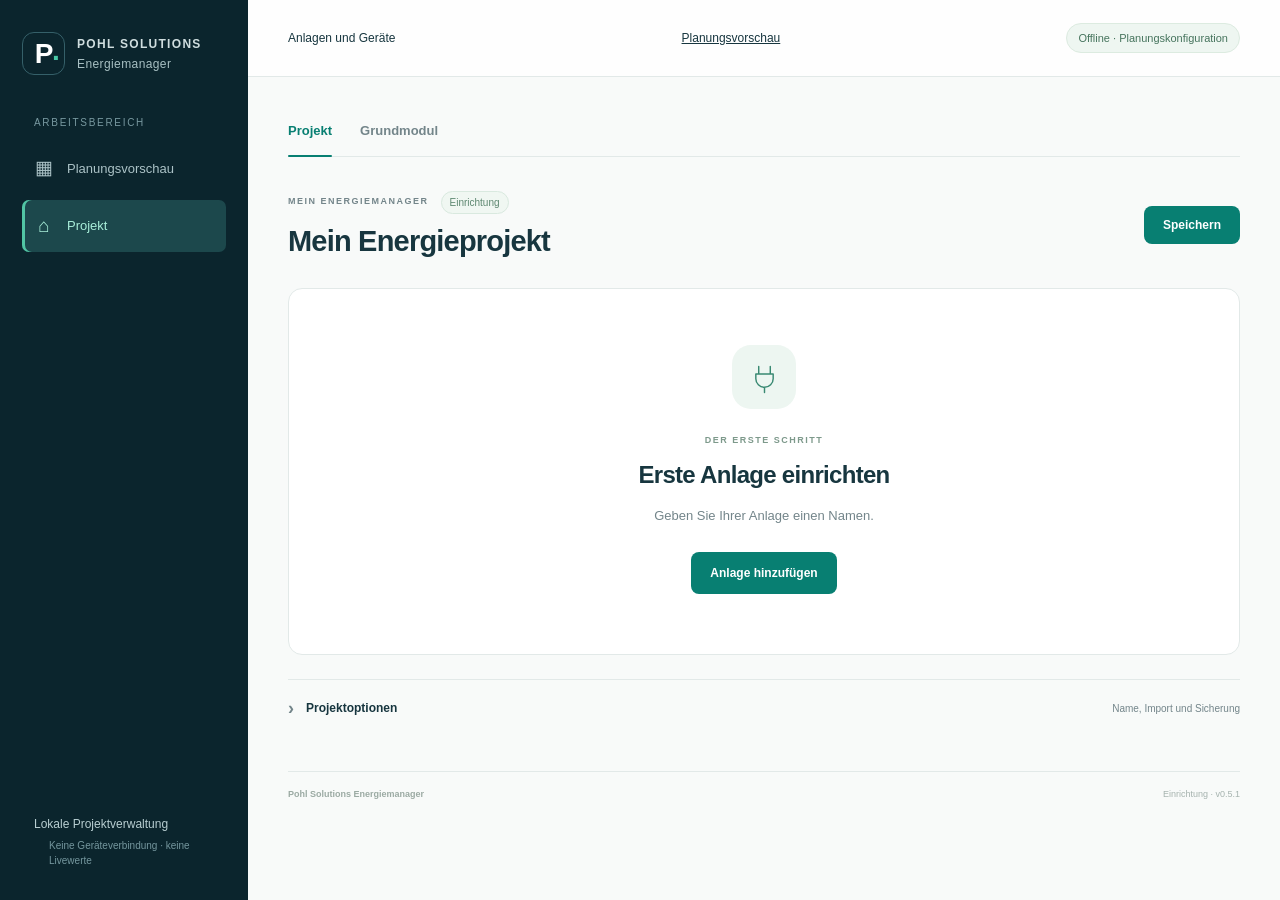
==== commit 9d35944a: "feat: assign grid measurements through the project editor" ====
--- a/preview/project.html
+++ b/preview/project.html
@@ -22,6 +22,27 @@
             </div>
           </details>
           <button class="button primary" type="submit">Hinzufügen</button></form></section>
+        <section id="project-measure-panel" class="panel project-add" aria-labelledby="project-measure-heading" hidden>
+          <div class="project-panel-heading">
+            <div><span class="project-kicker">MESSUNGEN</span><h2 id="project-measure-heading">Netzmessung zuordnen</h2></div>
+            <button id="project-measure-cancel" class="project-text-button" type="button">Schließen</button>
+          </div>
+          <p id="project-measure-grid" class="project-muted"></p>
+          <div id="project-measure-empty" hidden>
+            <p class="project-muted">Für diesen Anschluss fehlt ein Messgerät. Legen Sie es im zugehörigen Bereich an.</p>
+            <button id="project-measure-add-meter" class="button secondary" type="button">Messgerät hinzufügen</button>
+          </div>
+          <form id="project-measure-form" hidden>
+            <div class="project-add-grid">
+              <label>Messgerät<select id="measure-meter" required></select></label>
+              <label>Wirkleistung gesamt<select id="measure-channel" required></select></label>
+              <label id="measure-name-field" hidden>Kanalname<input id="measure-name" maxlength="160" placeholder="Zum Beispiel Netzleistung"></label>
+              <label id="measure-unit-field" hidden>Einheit<select id="measure-unit"><option value="">Bitte wählen</option><option value="W">W</option><option value="kW">kW</option></select></label>
+            </div>
+            <p id="measure-source-note" class="project-muted" hidden>Die Datenquelle für den neuen Kanal bleibt offen.</p>
+            <button class="button primary" type="submit">Zuordnen</button>
+          </form>
+        </section>
         <section id="project-overview" hidden><div class="project-overview-bar"><div class="project-counts" id="project-counts" aria-label="Projektumfang"></div><button id="project-open-add" class="button secondary">+ Hinzufügen</button></div><div id="project-area-filter" class="project-area-filter" hidden><label for="project-area">Bereich</label><select id="project-area"><option value="">Alle Bereiche</option></select></div><section id="project-map" class="panel project-map"><div class="project-tabs" role="tablist" aria-label="Projektansicht"><button id="tab-electrical" role="tab" aria-selected="true" aria-controls="project-view" data-view="electrical">Aufbau</button><button id="tab-communication" role="tab" aria-selected="false" aria-controls="project-view" data-view="communication">Verbindungen</button><button id="tab-measurement" role="tab" aria-selected="false" aria-controls="project-view" data-view="measurement">Messungen</button></div><div id="project-view" role="tabpanel" aria-labelledby="tab-electrical"></div></section></section>
         <details id="project-warnings-section" class="project-disclosure" hidden><summary>Hinweise <span id="project-warnings-count"></span></summary><div id="project-warnings"></div></details>
         <details id="project-options" class="project-disclosure project-options"><summary>Projektoptionen<span class="summary-hint">Name, Import und Sicherung</span></summary><div class="project-options-content"><section class="project-option-group"><label for="project-name">Projektname</label><div class="project-inline"><input id="project-name" type="text" maxlength="160"><button id="project-rename" class="button secondary">Ändern</button></div></section><section class="project-option-group"><h2>Import und Sicherung</h2><div class="project-toolbar"><button id="project-import" class="button secondary">JSON importieren</button><input id="project-file" type="file" accept=".json,application/json" hidden><button id="project-export" class="button secondary">JSON exportieren</button><button id="project-reload" class="button secondary">Gespeicherten Stand laden</button></div><p id="project-storage-note" class="project-muted">Das Projekt wird in diesem Browser gespeichert.</p></section><section id="project-migration-option" class="project-option-group" hidden><h2>Anlagenstruktur</h2><button id="project-migration-preview" class="button secondary" type="button">Umstellung prüfen</button><p class="project-muted">Ordnen Sie bestehende Anschlüsse künftig Anlagen zu. Der bisherige Stand bleibt als Sicherung erhalten.</p></section><details id="project-object-options" class="project-disclosure nested-disclosure" hidden><summary>Objekt umbenennen</summary><div class="project-rename-row"><label>Objekt<select id="project-object"></select></label><label>Name<input id="project-object-name" type="text" maxlength="160"></label><button id="project-object-rename" class="button secondary">Ändern</button></div></details><details id="project-template-options" class="project-disclosure nested-disclosure"><summary>Beispielvorlagen</summary><div class="project-toolbar"><button id="project-new" class="button secondary">Einfache Vorlage ansehen</button><button id="project-reference" class="button secondary">Referenzbeispiel ansehen</button></div><p class="project-muted">Eine Vorlage wird erst nach Ihrer Übernahme verwendet.</p></details><details id="project-json-options" class="project-disclosure nested-disclosure"><summary>Erweiterte Konfiguration</summary><p class="project-muted">JSON bearbeiten und Änderungen vor der Übernahme prüfen. Maximal 2 MiB.</p><label class="sr-only" for="project-json">Projekt als JSON</label><textarea id="project-json" spellcheck="false" rows="16"></textarea><div class="project-toolbar"><button id="project-validate" class="button secondary">Änderungen prüfen</button><button id="project-reset-editor" class="project-text-button">Zurücksetzen</button></div></details></div></details>
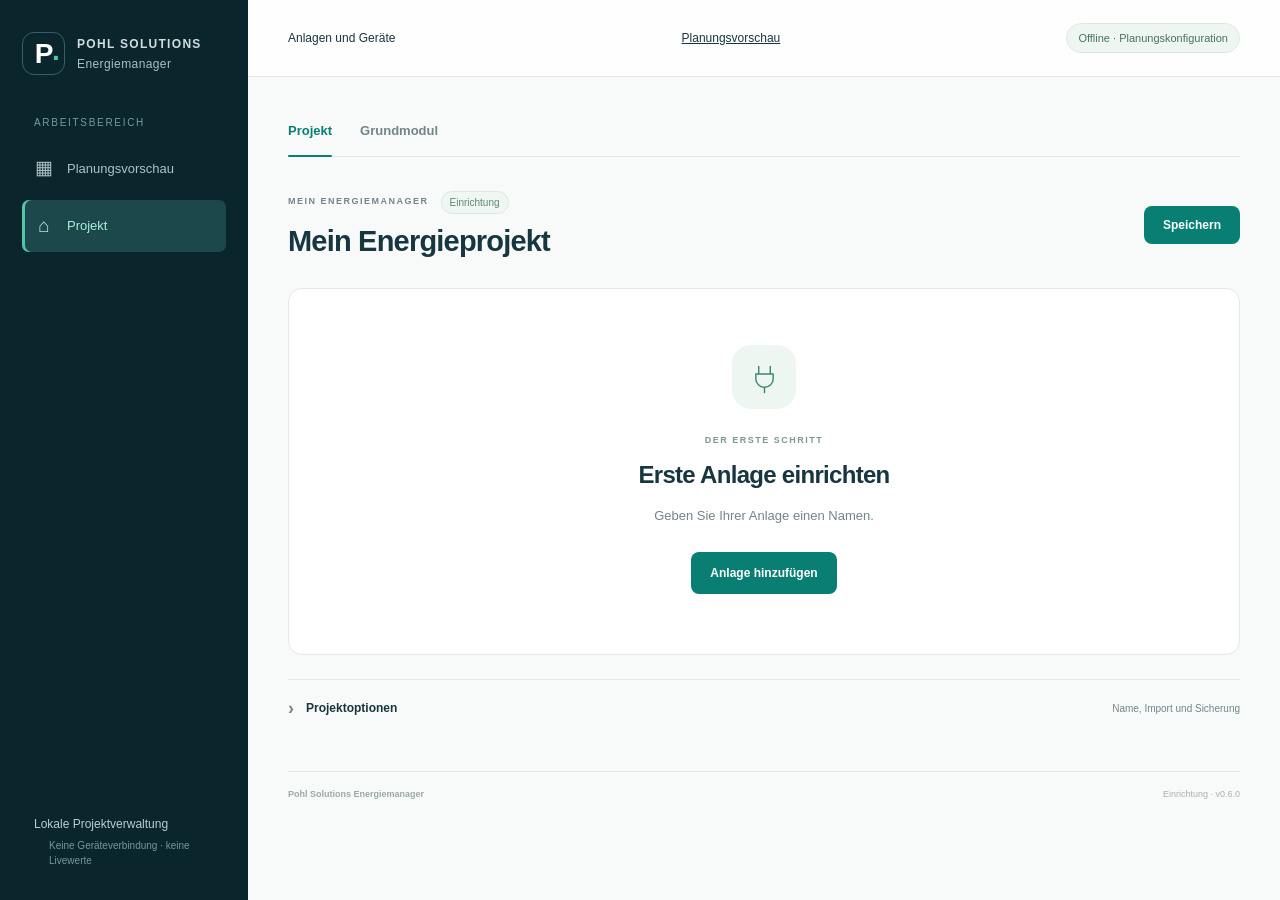
==== commit 7071a2b8: "feat: prepare tested 0.6.0 base with direct plant setup and edit protection" ====
--- a/preview/project.html
+++ b/preview/project.html
@@ -43,6 +43,65 @@
             <button class="button primary" type="submit">Zuordnen</button>
           </form>
         </section>
+        <section id="project-source-panel" class="panel project-add" aria-labelledby="project-source-heading" hidden>
+          <div class="project-panel-heading">
+            <div><span class="project-kicker">MESSUNGEN</span><h2 id="project-source-heading">Datenquelle bearbeiten</h2></div>
+            <button id="project-source-cancel" class="project-text-button" type="button">Schließen</button>
+          </div>
+          <p id="project-source-channel" class="project-muted"></p>
+          <form id="project-source-form">
+            <div class="project-add-grid">
+              <label>Quelle<select id="source-kind">
+                <option value="unconfigured">Offen lassen</option>
+                <option value="modbus">Modbus</option>
+                <option value="mqtt">MQTT</option>
+                <option value="ha">Home Assistant</option>
+              </select></label>
+            </div>
+            <fieldset id="source-modbus" class="project-add-grid source-fields" hidden disabled aria-label="Modbus">
+              <label>Registeradresse (0-basiert)<input id="source-address" type="number" min="0" max="65535" step="1" required></label>
+              <label>Lesefunktion<select id="source-function" required>
+                <option value="">Bitte wählen</option><option value="3">FC03 · Holding Register</option><option value="4">FC04 · Input Register</option>
+              </select></label>
+              <label>Datenformat<select id="source-type" required>
+                <option value="">Bitte wählen</option><option value="u16">u16 · 16 Bit ohne Vorzeichen</option><option value="s16">s16 · 16 Bit mit Vorzeichen</option><option value="u32">u32 · 32 Bit ohne Vorzeichen</option><option value="s32">s32 · 32 Bit mit Vorzeichen</option><option value="float32">float32 · Gleitkomma</option>
+              </select></label>
+              <label>Faktor (optional)<input id="source-scale" type="number" step="any"></label>
+            </fieldset>
+            <fieldset id="source-mqtt" class="project-add-grid source-fields" hidden disabled aria-label="MQTT">
+              <label>Topic<input id="source-topic" maxlength="512" required></label>
+              <label>JSON-Pfad (optional)<input id="source-path" maxlength="512"></label>
+            </fieldset>
+            <fieldset id="source-ha" class="project-add-grid source-fields" hidden disabled aria-label="Home Assistant">
+              <label>Entitäts-ID<input id="source-entity" maxlength="512" required placeholder="sensor.netzleistung"></label>
+            </fieldset>
+            <button class="button primary" type="submit">Quelle übernehmen</button>
+          </form>
+        </section>
+        <section id="project-simulation-panel" class="panel project-add" aria-labelledby="project-simulation-heading" hidden>
+          <div class="project-panel-heading">
+            <div><span class="project-kicker">SIMULATION</span><h2 id="project-simulation-heading">Messkanal mit Testwert prüfen</h2></div>
+            <button id="project-simulation-cancel" class="project-text-button" type="button">Schließen</button>
+          </div>
+          <p id="project-simulation-channel" class="project-muted"></p>
+          <p class="project-muted">Geben Sie einen Beispielwert vor Skalierung und Umrechnung ein. Der Test ruft keine Messwerte ab.</p>
+          <form id="project-simulation-form">
+            <div class="project-add-grid">
+              <label><span id="simulation-raw-label">Testwert</span><input id="simulation-raw" type="number" step="any" inputmode="decimal" required></label>
+              <label>Ausrichtung<select id="simulation-polarity" required>
+                <option value="">Bitte wählen</option>
+                <option value="1">Vorzeichen beibehalten (+1)</option>
+                <option value="-1">Vorzeichen umkehren (−1)</option>
+              </select></label>
+            </div>
+            <button class="button primary" type="submit">Testwert berechnen</button>
+            <div id="simulation-result" class="project-row" role="status" aria-live="polite" hidden>
+              <strong id="simulation-kw"></strong>
+              <p id="simulation-calculation"></p>
+              <p id="simulation-direction"></p>
+            </div>
+          </form>
+        </section>
         <section id="project-overview" hidden><div class="project-overview-bar"><div class="project-counts" id="project-counts" aria-label="Projektumfang"></div><button id="project-open-add" class="button secondary">+ Hinzufügen</button></div><div id="project-area-filter" class="project-area-filter" hidden><label for="project-area">Bereich</label><select id="project-area"><option value="">Alle Bereiche</option></select></div><section id="project-map" class="panel project-map"><div class="project-tabs" role="tablist" aria-label="Projektansicht"><button id="tab-electrical" role="tab" aria-selected="true" aria-controls="project-view" data-view="electrical">Aufbau</button><button id="tab-communication" role="tab" aria-selected="false" aria-controls="project-view" data-view="communication">Verbindungen</button><button id="tab-measurement" role="tab" aria-selected="false" aria-controls="project-view" data-view="measurement">Messungen</button></div><div id="project-view" role="tabpanel" aria-labelledby="tab-electrical"></div></section></section>
         <details id="project-warnings-section" class="project-disclosure" hidden><summary>Hinweise <span id="project-warnings-count"></span></summary><div id="project-warnings"></div></details>
         <details id="project-options" class="project-disclosure project-options"><summary>Projektoptionen<span class="summary-hint">Name, Import und Sicherung</span></summary><div class="project-options-content"><section class="project-option-group"><label for="project-name">Projektname</label><div class="project-inline"><input id="project-name" type="text" maxlength="160"><button id="project-rename" class="button secondary">Ändern</button></div></section><section class="project-option-group"><h2>Import und Sicherung</h2><div class="project-toolbar"><button id="project-import" class="button secondary">JSON importieren</button><input id="project-file" type="file" accept=".json,application/json" hidden><button id="project-export" class="button secondary">JSON exportieren</button><button id="project-reload" class="button secondary">Gespeicherten Stand laden</button></div><p id="project-storage-note" class="project-muted">Das Projekt wird in diesem Browser gespeichert.</p></section><section id="project-migration-option" class="project-option-group" hidden><h2>Anlagenstruktur</h2><button id="project-migration-preview" class="button secondary" type="button">Umstellung prüfen</button><p class="project-muted">Ordnen Sie bestehende Anschlüsse künftig Anlagen zu. Der bisherige Stand bleibt als Sicherung erhalten.</p></section><details id="project-object-options" class="project-disclosure nested-disclosure" hidden><summary>Objekt umbenennen</summary><div class="project-rename-row"><label>Objekt<select id="project-object"></select></label><label>Name<input id="project-object-name" type="text" maxlength="160"></label><button id="project-object-rename" class="button secondary">Ändern</button></div></details><details id="project-template-options" class="project-disclosure nested-disclosure"><summary>Beispielvorlagen</summary><div class="project-toolbar"><button id="project-new" class="button secondary">Einfache Vorlage ansehen</button><button id="project-reference" class="button secondary">Referenzbeispiel ansehen</button></div><p class="project-muted">Eine Vorlage wird erst nach Ihrer Übernahme verwendet.</p></details><details id="project-json-options" class="project-disclosure nested-disclosure"><summary>Erweiterte Konfiguration</summary><p class="project-muted">JSON bearbeiten und Änderungen vor der Übernahme prüfen. Maximal 2 MiB.</p><label class="sr-only" for="project-json">Projekt als JSON</label><textarea id="project-json" spellcheck="false" rows="16"></textarea><div class="project-toolbar"><button id="project-validate" class="button secondary">Änderungen prüfen</button><button id="project-reset-editor" class="project-text-button">Zurücksetzen</button></div></details></div></details>
@@ -54,7 +113,7 @@
         <div id="system-details" hidden><div class="system-status-grid"><article class="panel system-status-card"><span>Version</span><strong id="system-version">—</strong></article><article class="panel system-status-card"><span>Projektablage</span><strong id="system-database">—</strong><small id="system-schema"></small></article><article class="panel system-status-card"><span>Gespeichertes Projekt</span><strong id="system-persisted">—</strong></article></div><div id="system-migration" class="notice" hidden></div><section class="panel project-details system-module-panel"><h2>Module</h2><div id="system-modules"></div></section><p class="project-muted" id="system-planning-note"></p></div>
         <button id="system-open-project" class="button primary">Zum Projekt</button>
       </section>
-      <footer><strong>Pohl Solutions Energiemanager</strong><span>Einrichtung · v0.5.1</span></footer>
+      <footer><strong>Pohl Solutions Energiemanager</strong><span>Einrichtung · v0.6.0</span></footer>
     </main>
   </div>
 </body></html>
--- a/preview/project.css
+++ b/preview/project.css
@@ -11,3 +11,5 @@
 @media(max-width:750px){.project-heading-row h1{font-size:24px}.project-heading-row{align-items:flex-start}.project-title-meta{gap:8px;flex-wrap:wrap}.project-kicker{font-size:8px}.project-empty{padding:42px 20px}.project-empty h2{font-size:22px}.project-empty>p:not(.project-kicker){font-size:12px}.project-add-grid{grid-template-columns:1fr}.project-rename-row{grid-template-columns:1fr}.system-status-grid{grid-template-columns:1fr;gap:10px}.system-status-card{padding:17px 20px}.system-status-card>strong{font-size:20px;margin:7px 0}.project-overview-bar{gap:12px}.project-counts{gap:10px}.summary-hint{font-size:9px}.project-add{padding:20px}.project-tabs{padding:0 18px;gap:20px}#project-view{padding:20px}.project-tree{padding-left:12px}}
 @media(max-width:450px){.sidebar{display:none}.workspace{margin-left:0}.ha-embedded main,main{padding:20px 16px}.project-section-tabs{margin-bottom:27px;gap:26px}.project-heading-row{gap:12px}.project-heading-row h1{font-size:23px}.project-heading-row>.button{padding:8px 12px;font-size:11px;margin-top:4px}.project-title-meta .project-kicker{display:none}.project-empty{margin-top:24px;padding:36px 20px 40px}.empty-symbol{width:56px;height:56px;margin-bottom:22px}.project-empty h2{font-size:21px}.project-empty .button{white-space:normal}.project-inline{flex-wrap:wrap}.project-inline input{flex-basis:100%}.summary-hint{display:none}.project-toolbar .button{white-space:normal}.system-module-title{align-items:flex-start;flex-wrap:wrap}footer{gap:14px;font-size:8px}.project-overview-bar>.button{font-size:10px;padding:8px}.project-counts strong,.project-counts span{font-size:10px}}
 [hidden]{display:none!important}@media(prefers-reduced-motion:reduce){*{scroll-behavior:auto!important;transition:none!important}}
+
+.source-fields{border:0;padding:0;min-width:0;margin-inline:0}
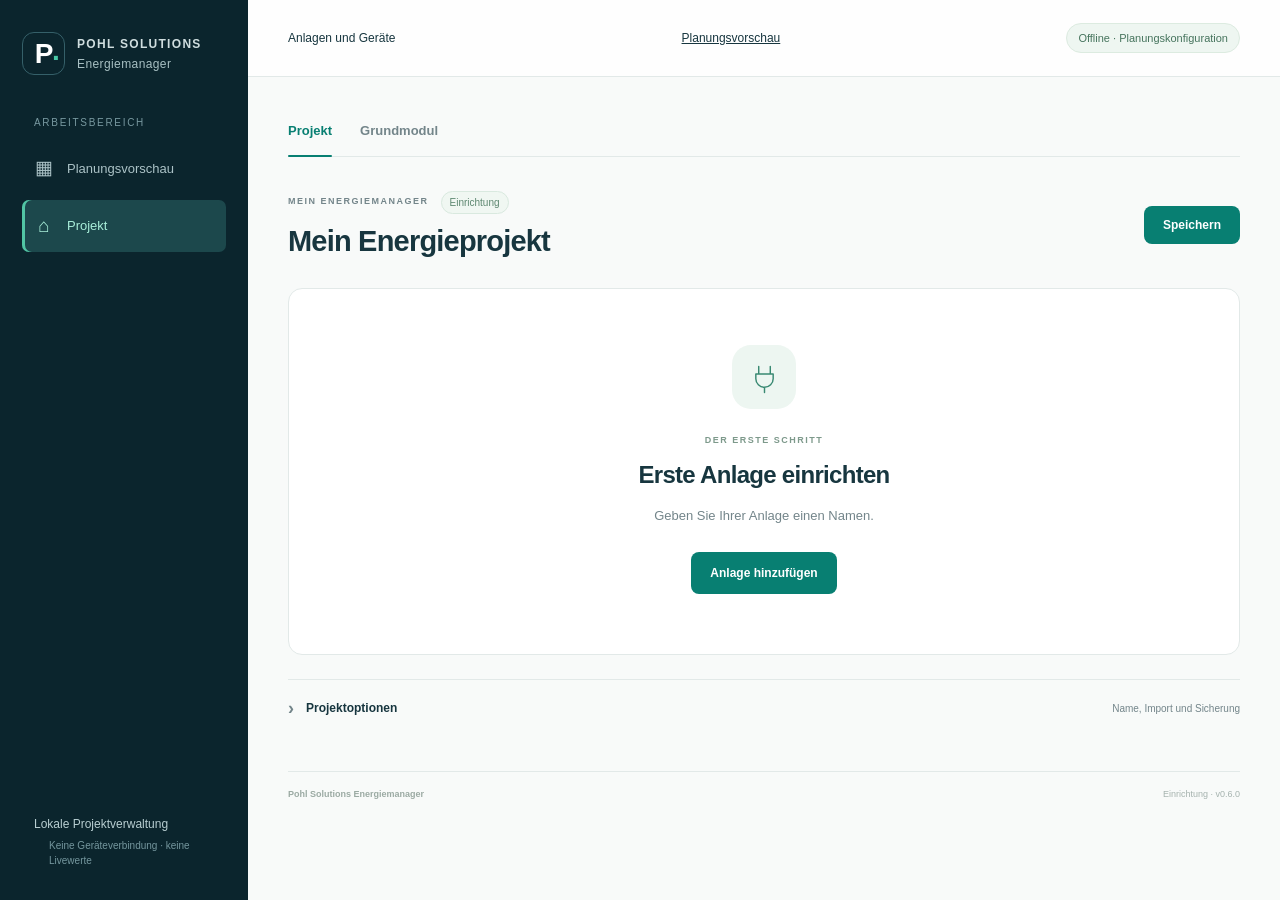
==== commit 0c91fa56: "feat: configure per-device Modbus Unit-ID in guided setup" ====
--- a/preview/project.html
+++ b/preview/project.html
@@ -11,7 +11,7 @@
         <p id="project-message" role="status" aria-live="polite"></p><div id="project-error" class="alert error" role="alert" hidden></div>
         <section id="project-candidate" class="project-candidate" aria-labelledby="candidate-heading" hidden><span class="project-kicker">VORSCHAU</span><h2 id="candidate-heading">Änderungen übernehmen?</h2><p id="candidate-summary"></p><p id="candidate-migration-note" hidden>Home Assistant speichert die neue Anlagenstruktur und behält den bisherigen Projektstand als Sicherung.</p><div id="candidate-warnings"></div><div class="project-toolbar"><button id="project-apply" class="button primary">Übernehmen</button><button id="project-discard" class="button secondary">Verwerfen</button></div></section>
         <section id="project-empty" class="project-empty" aria-labelledby="empty-heading"><div class="empty-symbol" aria-hidden="true"><svg viewBox="0 0 64 64" fill="none"><path d="M22 13v13m20-13v13M17 26h30v8a15 15 0 0 1-30 0v-8Zm15 23v9" stroke="currentColor" stroke-width="2.5" stroke-linecap="round" stroke-linejoin="round"/></svg></div><p class="project-kicker">DER ERSTE SCHRITT</p><h2 id="empty-heading">Projekt einrichten</h2><p id="project-empty-copy">Legen Sie Ihren Anschluss an. Danach ergänzen Sie Geräte und Messstellen Schritt für Schritt.</p><button id="project-start-add" class="button primary">Netzanschluss hinzufügen <span aria-hidden="true">→</span></button></section>
-        <section id="project-add-panel" class="panel project-add" aria-labelledby="project-add-heading" hidden><div class="project-panel-heading"><div><span class="project-kicker">PROJEKT ERWEITERN</span><h2 id="project-add-heading">Netzanschluss hinzufügen</h2></div><button id="project-add-cancel" class="project-text-button" type="button">Schließen</button></div><form id="project-add-form"><div class="project-add-grid"><label id="add-action-field">Was möchten Sie hinzufügen?<select id="add-action"><option id="add-plant-option" value="plant" hidden disabled>Anlage</option><option value="grid">Netzanschluss</option><option value="area">Bereich</option><option value="connection">Verbindung</option><option value="device">Gerät</option></select></label><label>Name<input id="add-name" maxlength="160" required placeholder="Zum Beispiel Hauptanschluss" autocomplete="off"></label><label id="add-plant-field" hidden>Anlage<select id="add-plant"></select></label><label data-add="area">Netzanschluss<select id="add-grid"></select></label><label data-add="device">Bereich<select id="add-area"></select></label><label data-add="device">Elektrischer Anschluss<select id="add-node"></select></label><label data-add="device">Geräteart<select id="add-device-kind"><option value="hybrid_inverter">Hybrid-Wechselrichter</option><option value="storage_inverter">Speicher-Wechselrichter</option><option value="pv_inverter">PV-Wechselrichter</option><option value="battery">Batterie</option><option value="meter">Messgerät</option><option value="gateway">Gateway</option><option value="heater">Heizstab</option><option value="ev_charger">Ladestation</option></select></label><label data-add="device">Verbindung (optional)<select id="add-device-connection"></select></label><label id="add-parent-field" data-add="device">Zugehöriger Wechselrichter<select id="add-parent"></select></label><label data-add="connection">Verbindungsart<select id="add-connection-kind"><option value="modbus_tcp">Modbus TCP</option><option value="modbus_tcp_rtu_gateway">Modbus TCP → RTU Gateway</option><option value="modbus_rtu_usb">RS485 / USB</option><option value="rtu_over_tcp">RTU über TCP</option><option value="solarman">Solarman</option><option value="mqtt">MQTT</option><option value="ha">Home Assistant</option></select></label><label data-add="connection">IP / Hostname (optional)<input id="add-host" maxlength="512" placeholder="Zum Beispiel 192.0.2.10"></label><label data-add="connection">Port (optional)<input id="add-port" type="number" min="1" max="65535"></label><label data-add="connection">Serielle Schnittstelle (optional)<input id="add-serial" maxlength="512" placeholder="Zum Beispiel /dev/serial/by-id/…"></label></div>
+        <section id="project-add-panel" class="panel project-add" aria-labelledby="project-add-heading" hidden><div class="project-panel-heading"><div><span class="project-kicker">PROJEKT ERWEITERN</span><h2 id="project-add-heading">Netzanschluss hinzufügen</h2></div><button id="project-add-cancel" class="project-text-button" type="button">Schließen</button></div><form id="project-add-form"><div class="project-add-grid"><label id="add-action-field">Was möchten Sie hinzufügen?<select id="add-action"><option id="add-plant-option" value="plant" hidden disabled>Anlage</option><option value="grid">Netzanschluss</option><option value="area">Bereich</option><option value="connection">Verbindung</option><option value="device">Gerät</option></select></label><label>Name<input id="add-name" maxlength="160" required placeholder="Zum Beispiel Hauptanschluss" autocomplete="off"></label><label id="add-plant-field" hidden>Anlage<select id="add-plant"></select></label><label data-add="area">Netzanschluss<select id="add-grid"></select></label><label data-add="device">Bereich<select id="add-area"></select></label><label data-add="device">Elektrischer Anschluss<select id="add-node"></select></label><label data-add="device">Geräteart<select id="add-device-kind"><option value="hybrid_inverter">Hybrid-Wechselrichter</option><option value="storage_inverter">Speicher-Wechselrichter</option><option value="pv_inverter">PV-Wechselrichter</option><option value="battery">Batterie</option><option value="meter">Messgerät</option><option value="gateway">Gateway</option><option value="heater">Heizstab</option><option value="ev_charger">Ladestation</option></select></label><label data-add="device">Verbindung (optional)<select id="add-device-connection"></select></label><label id="add-unit-field" data-add="device" hidden>Modbus-Geräteadresse (Unit-ID, optional)<input id="add-unit" type="number" min="1" max="247" step="1" placeholder="Laut Gerätekonfiguration" disabled></label><label id="add-parent-field" data-add="device">Zugehöriger Wechselrichter<select id="add-parent"></select></label><label data-add="connection">Verbindungsart<select id="add-connection-kind"><option value="modbus_tcp">Modbus TCP</option><option value="modbus_tcp_rtu_gateway">Modbus TCP → RTU Gateway</option><option value="modbus_rtu_usb">RS485 / USB</option><option value="rtu_over_tcp">RTU über TCP</option><option value="solarman">Solarman</option><option value="mqtt">MQTT</option><option value="ha">Home Assistant</option></select></label><label data-add="connection">IP / Hostname (optional)<input id="add-host" maxlength="512" placeholder="Zum Beispiel 192.0.2.10"></label><label data-add="connection">Port (optional)<input id="add-port" type="number" min="1" max="65535"></label><label data-add="connection">Serielle Schnittstelle (optional)<input id="add-serial" maxlength="512" placeholder="Zum Beispiel /dev/serial/by-id/…"></label></div>
           <details id="add-details" class="project-disclosure nested-disclosure" hidden>
             <summary>Optionale Angaben</summary>
             <div class="project-add-grid">
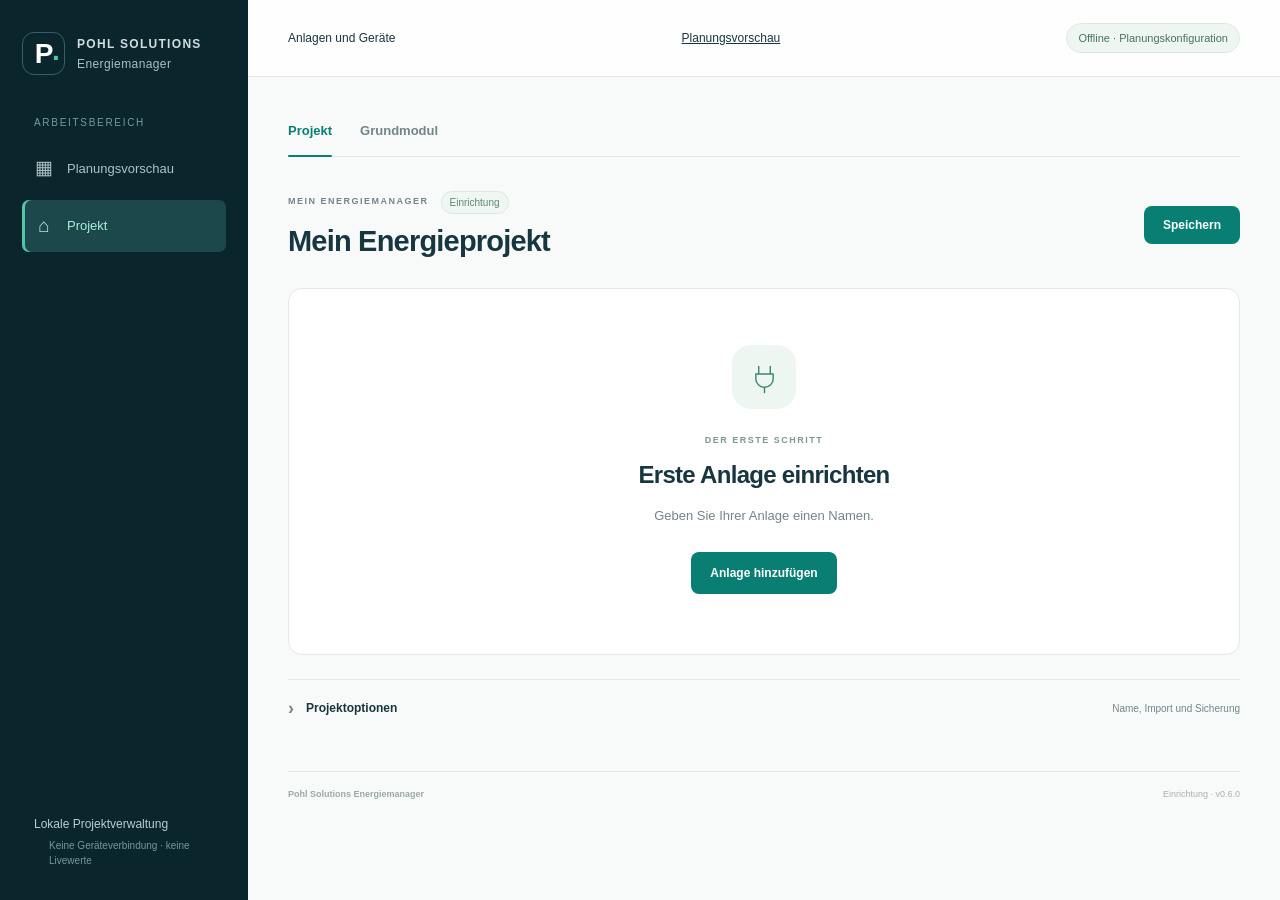
==== commit 831120a9: "feat: simulate saved Modbus register answers in the HA panel" ====
--- a/preview/project.html
+++ b/preview/project.html
@@ -87,7 +87,11 @@
           <p class="project-muted">Geben Sie einen Beispielwert vor Skalierung und Umrechnung ein. Der Test ruft keine Messwerte ab.</p>
           <form id="project-simulation-form">
             <div class="project-add-grid">
-              <label><span id="simulation-raw-label">Testwert</span><input id="simulation-raw" type="number" step="any" inputmode="decimal" required></label>
+              <label id="simulation-mode-field" hidden>Eingabe<select id="simulation-mode"><option value="raw">Berechneten Rohwert prüfen</option><option value="registers">Registerantwort prüfen</option></select></label>
+              <label id="simulation-raw-field"><span id="simulation-raw-label">Testwert</span><input id="simulation-raw" type="number" step="any" inputmode="decimal" required></label>
+              <label id="simulation-register-field" hidden><span id="simulation-register-label">Registerwerte (dezimal)</span><input id="simulation-registers" inputmode="numeric" placeholder="Zum Beispiel 0, 2500" required disabled></label>
+              <label id="simulation-byte-field" hidden>Byte-Reihenfolge<select id="simulation-byte-order" required disabled><option value="">Bitte wählen</option><option value="big">Höheres Byte zuerst (Big Endian)</option><option value="little">Niedrigeres Byte zuerst (Little Endian)</option></select></label>
+              <label id="simulation-word-field" hidden>Wort-Reihenfolge<select id="simulation-word-order" required disabled><option value="">Bitte wählen</option><option value="big">Höheres Wort zuerst</option><option value="little">Niedrigeres Wort zuerst</option></select></label>
               <label>Ausrichtung<select id="simulation-polarity" required>
                 <option value="">Bitte wählen</option>
                 <option value="1">Vorzeichen beibehalten (+1)</option>
@@ -99,6 +103,7 @@
               <strong id="simulation-kw"></strong>
               <p id="simulation-calculation"></p>
               <p id="simulation-direction"></p>
+              <p id="simulation-route" hidden></p>
             </div>
           </form>
         </section>
